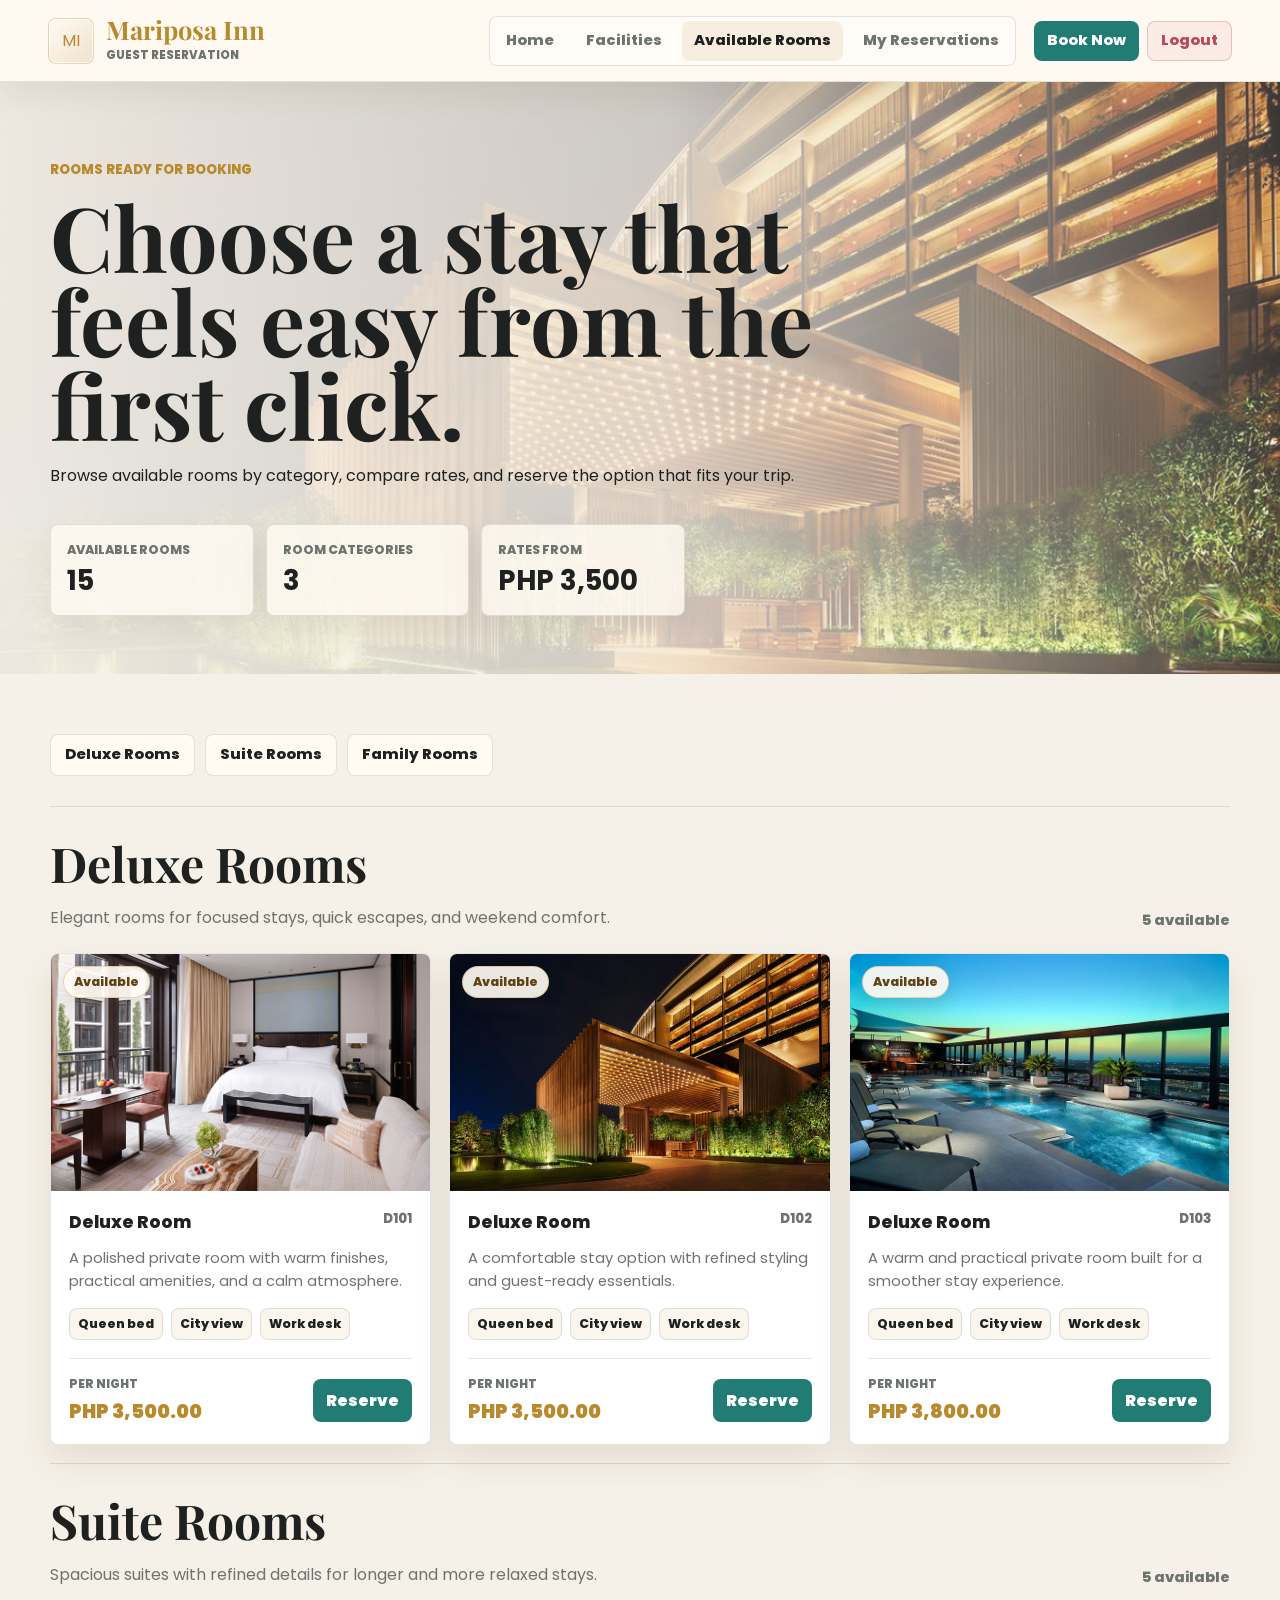
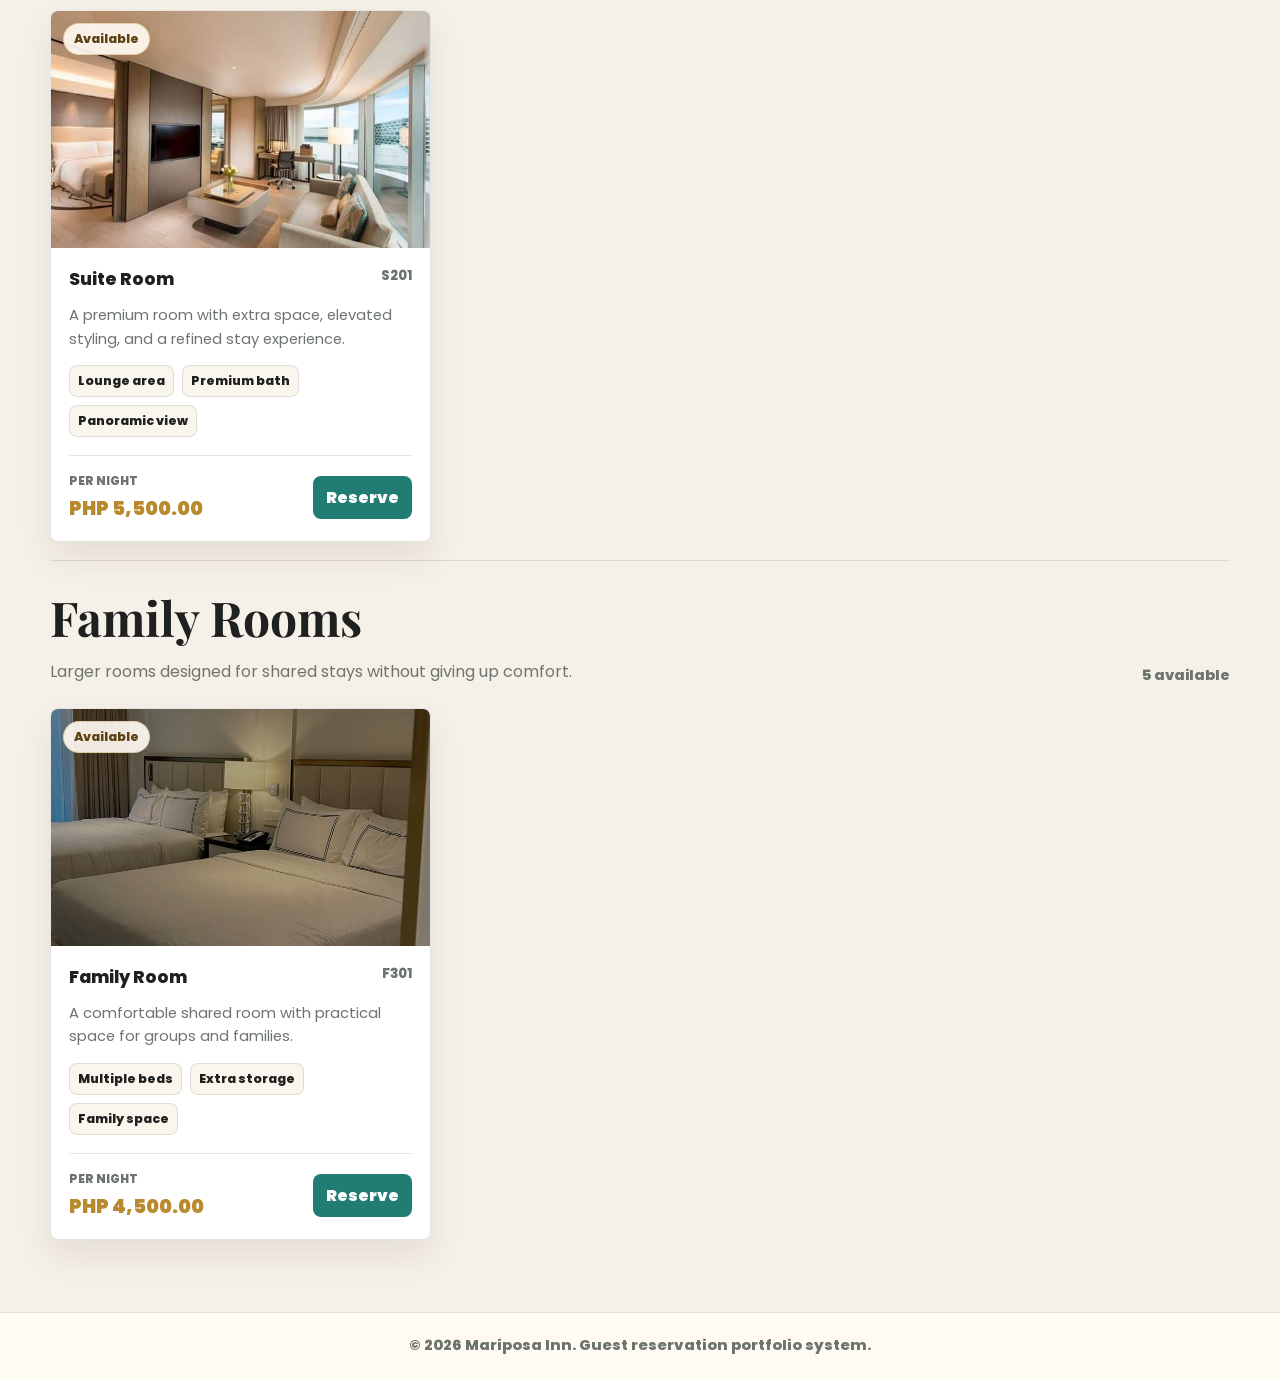
==== docs/available_rooms.html @ a6f941be "Match GitHub Pages output to app UI" ====
<!DOCTYPE html>
<html lang="en">
<head>
  <meta charset="UTF-8">
  <meta name="viewport" content="width=device-width, initial-scale=1.0">
  <title>Available Rooms | Mariposa Inn</title>
  <link rel="preconnect" href="https://fonts.googleapis.com">
  <link rel="preconnect" href="https://fonts.gstatic.com" crossorigin>
  <link href="https://fonts.googleapis.com/css2?family=Playfair+Display:wght@600;700&family=Poppins:wght@400;500;600;700;800&display=swap" rel="stylesheet">
  <link rel="stylesheet" href="assets/site.css">
</head>
<body>
  <header class="site-nav">
    <a href="index.html" class="nav-brand"><span class="brand-mark">MI</span><span><span class="logo">Mariposa Inn</span><span class="brand-subtitle">Guest Reservation</span></span></a>
    <nav>
      <ul>
        <li><a href="index.html" class="nav-link">Home</a></li>
        <li><a href="facilities.html" class="nav-link">Facilities</a></li>
        <li><a href="available_rooms.html" class="nav-link active">Available Rooms</a></li>
        <li><a href="my_reservations.html" class="nav-link">My Reservations</a></li>
      </ul>
      <div class="nav-actions"><a href="available_rooms.html" class="booking-link">Book Now</a><a href="#" class="logout-link">Logout</a></div>
    </nav>
  </header>

  <section class="page-hero">
    <div class="page-hero-inner">
      <div class="eyebrow">Rooms Ready For Booking</div>
      <h1>Choose a stay that feels easy from the first click.</h1>
      <p>Browse available rooms by category, compare rates, and reserve the option that fits your trip.</p>
      <div class="hero-stats">
        <div class="stat-tile"><span>Available Rooms</span><strong>15</strong></div>
        <div class="stat-tile"><span>Room Categories</span><strong>3</strong></div>
        <div class="stat-tile"><span>Rates From</span><strong>PHP 3,500</strong></div>
      </div>
    </div>
  </section>

  <main class="catalog">
    <div class="category-nav">
      <a href="#deluxe" class="category-chip">Deluxe Rooms</a>
      <a href="#suite" class="category-chip">Suite Rooms</a>
      <a href="#family" class="category-chip">Family Rooms</a>
    </div>

    <section class="room-section" id="deluxe">
      <div class="section-heading"><div><h2>Deluxe Rooms</h2><p>Elegant rooms for focused stays, quick escapes, and weekend comfort.</p></div><span class="room-count">5 available</span></div>
      <div class="rooms-grid">
        <article class="room-card"><div class="room-media"><img src="assets/deluxe.jpg" alt="Deluxe room"><span class="badge-available">Available</span></div><div class="room-body"><div class="room-title-row"><h3>Deluxe Room</h3><span class="room-number">D101</span></div><p class="room-copy">A polished private room with warm finishes, practical amenities, and a calm atmosphere.</p><ul class="amenity-list"><li>Queen bed</li><li>City view</li><li>Work desk</li></ul><div class="room-footer"><div><span class="price-label">Per night</span><strong class="price">PHP 3,500.00</strong></div><a href="reserve.html" class="reserve-btn">Reserve</a></div></div></article>
        <article class="room-card"><div class="room-media"><img src="assets/labas.jpg" alt="Deluxe room"><span class="badge-available">Available</span></div><div class="room-body"><div class="room-title-row"><h3>Deluxe Room</h3><span class="room-number">D102</span></div><p class="room-copy">A comfortable stay option with refined styling and guest-ready essentials.</p><ul class="amenity-list"><li>Queen bed</li><li>City view</li><li>Work desk</li></ul><div class="room-footer"><div><span class="price-label">Per night</span><strong class="price">PHP 3,500.00</strong></div><a href="reserve.html" class="reserve-btn">Reserve</a></div></div></article>
        <article class="room-card"><div class="room-media"><img src="assets/home.jpg" alt="Deluxe room"><span class="badge-available">Available</span></div><div class="room-body"><div class="room-title-row"><h3>Deluxe Room</h3><span class="room-number">D103</span></div><p class="room-copy">A warm and practical private room built for a smoother stay experience.</p><ul class="amenity-list"><li>Queen bed</li><li>City view</li><li>Work desk</li></ul><div class="room-footer"><div><span class="price-label">Per night</span><strong class="price">PHP 3,800.00</strong></div><a href="reserve.html" class="reserve-btn">Reserve</a></div></div></article>
      </div>
    </section>

    <section class="room-section" id="suite">
      <div class="section-heading"><div><h2>Suite Rooms</h2><p>Spacious suites with refined details for longer and more relaxed stays.</p></div><span class="room-count">5 available</span></div>
      <div class="rooms-grid">
        <article class="room-card"><div class="room-media"><img src="assets/suite.jpg" alt="Suite room"><span class="badge-available">Available</span></div><div class="room-body"><div class="room-title-row"><h3>Suite Room</h3><span class="room-number">S201</span></div><p class="room-copy">A premium room with extra space, elevated styling, and a refined stay experience.</p><ul class="amenity-list"><li>Lounge area</li><li>Premium bath</li><li>Panoramic view</li></ul><div class="room-footer"><div><span class="price-label">Per night</span><strong class="price">PHP 5,500.00</strong></div><a href="reserve.html" class="reserve-btn">Reserve</a></div></div></article>
      </div>
    </section>

    <section class="room-section" id="family">
      <div class="section-heading"><div><h2>Family Rooms</h2><p>Larger rooms designed for shared stays without giving up comfort.</p></div><span class="room-count">5 available</span></div>
      <div class="rooms-grid">
        <article class="room-card"><div class="room-media"><img src="assets/family.jpg" alt="Family room"><span class="badge-available">Available</span></div><div class="room-body"><div class="room-title-row"><h3>Family Room</h3><span class="room-number">F301</span></div><p class="room-copy">A comfortable shared room with practical space for groups and families.</p><ul class="amenity-list"><li>Multiple beds</li><li>Extra storage</li><li>Family space</li></ul><div class="room-footer"><div><span class="price-label">Per night</span><strong class="price">PHP 4,500.00</strong></div><a href="reserve.html" class="reserve-btn">Reserve</a></div></div></article>
      </div>
    </section>
  </main>
  <footer class="footer">© 2026 Mariposa Inn. Guest reservation portfolio system.</footer>
</body>
</html>
---- docs/assets/site.css ----
:root {
  --page: #f6f1e8;
  --surface: #fffaf2;
  --surface-strong: #ffffff;
  --text: #1e211f;
  --muted: #6d746f;
  --line: rgba(39, 43, 38, 0.12);
  --gold: #b8892d;
  --teal: #217c73;
  --rose: #b94a5a;
  --ink: #1e211f;
}

* {
  box-sizing: border-box;
}

html {
  scroll-behavior: smooth;
}

body {
  margin: 0;
  background: var(--page);
  color: var(--text);
  font-family: "Poppins", Arial, sans-serif;
}

img {
  display: block;
  max-width: 100%;
}

.site-nav {
  position: sticky;
  top: 0;
  z-index: 1000;
  display: flex;
  align-items: center;
  justify-content: space-between;
  gap: 24px;
  min-height: 82px;
  padding: 12px clamp(18px, 4vw, 48px);
  border-bottom: 1px solid var(--line);
  background: rgba(255, 250, 242, 0.94);
  box-shadow: 0 12px 30px rgba(68, 52, 27, 0.08);
  backdrop-filter: blur(18px);
}

.nav-brand {
  display: inline-flex;
  align-items: center;
  gap: 12px;
  color: var(--text);
  text-decoration: none;
}

.brand-mark {
  width: 46px;
  height: 46px;
  display: grid;
  place-items: center;
  border: 1px solid rgba(184, 137, 45, 0.26);
  border-radius: 8px;
  color: var(--gold);
  background: linear-gradient(135deg, #fffaf2, #efe3ce);
  box-shadow: inset 0 0 0 1px rgba(255, 255, 255, 0.7);
}

.logo {
  display: block;
  color: var(--gold);
  font-family: "Playfair Display", serif;
  font-size: clamp(1.28rem, 2vw, 1.65rem);
  font-weight: 700;
  line-height: 1;
  letter-spacing: 0;
  white-space: nowrap;
}

.brand-subtitle {
  display: block;
  margin-top: 4px;
  color: var(--muted);
  font-size: 0.72rem;
  font-weight: 800;
  letter-spacing: 0;
  text-transform: uppercase;
}

.site-nav nav,
.site-nav ul,
.nav-actions {
  display: flex;
  align-items: center;
  gap: 8px;
  margin: 0;
  padding: 0;
  list-style: none;
}

.site-nav nav {
  gap: 18px;
}

.site-nav ul {
  padding: 4px;
  border: 1px solid var(--line);
  border-radius: 8px;
  background: rgba(255, 255, 255, 0.5);
}

.nav-link,
.booking-link,
.logout-link,
.primary-btn,
.secondary-btn {
  display: inline-flex;
  align-items: center;
  justify-content: center;
  min-height: 40px;
  border-radius: 8px;
  font-size: 0.92rem;
  font-weight: 800;
  text-decoration: none;
  transition: 0.2s ease;
}

.nav-link {
  padding: 8px 12px;
  color: var(--muted);
}

.nav-link:hover,
.nav-link.active {
  color: var(--ink);
  background: rgba(184, 137, 45, 0.12);
}

.booking-link,
.primary-btn {
  gap: 8px;
  border: 0;
  color: #fff;
  background: var(--teal);
}

.booking-link {
  padding: 8px 13px;
  white-space: nowrap;
}

.primary-btn,
.secondary-btn {
  min-height: 46px;
  padding: 11px 16px;
}

.booking-link:hover,
.primary-btn:hover {
  color: #fff;
  filter: brightness(1.06);
  transform: translateY(-1px);
}

.logout-link {
  gap: 8px;
  min-height: 40px;
  padding: 8px 13px;
  border: 1px solid rgba(185, 74, 90, 0.28);
  color: var(--rose);
  background: rgba(185, 74, 90, 0.08);
}

.logout-link:hover {
  color: #fff;
  background: var(--rose);
}

.secondary-btn {
  gap: 8px;
  border: 1px solid var(--line);
  color: var(--ink);
  background: rgba(255, 250, 242, 0.82);
}

.secondary-btn:hover {
  color: var(--ink);
  border-color: rgba(184, 137, 45, 0.42);
  background: var(--surface);
}

.hero {
  position: relative;
  min-height: calc(100vh - 82px);
  display: flex;
  align-items: center;
  overflow: hidden;
  background: #efe7d8;
}

.hero-video {
  position: absolute;
  inset: 0;
  width: 100%;
  height: 100%;
  object-fit: cover;
  z-index: 0;
}

.hero::after {
  content: "";
  position: absolute;
  inset: 0;
  z-index: 1;
  background: linear-gradient(90deg, rgba(246, 241, 232, 0.96) 0%, rgba(246, 241, 232, 0.84) 48%, rgba(246, 241, 232, 0.28) 100%);
}

.hero-inner,
.content-wrap,
.page-shell,
.catalog,
.facilities-wrap {
  width: min(1180px, calc(100% - 36px));
  margin: 0 auto;
}

.hero-inner {
  position: relative;
  z-index: 2;
  padding: 64px 0;
}

.eyebrow {
  display: inline-flex;
  align-items: center;
  gap: 8px;
  margin-bottom: 14px;
  color: var(--gold);
  font-size: 0.82rem;
  font-weight: 800;
  text-transform: uppercase;
}

h1,
h2 {
  font-family: "Playfair Display", serif;
  letter-spacing: 0;
}

h1 {
  max-width: 780px;
  margin: 0;
  font-size: clamp(2.8rem, 7vw, 6rem);
  line-height: 0.94;
}

.hero p {
  max-width: 620px;
  margin: 22px 0 0;
  color: var(--muted);
  font-size: 1.02rem;
  line-height: 1.8;
}

.hero-actions {
  display: flex;
  flex-wrap: wrap;
  gap: 12px;
  margin-top: 28px;
}

.hero-stats {
  display: grid;
  grid-template-columns: repeat(4, minmax(140px, 1fr));
  gap: 12px;
  width: min(850px, 100%);
  margin-top: 36px;
}

.stat-tile {
  min-height: 92px;
  padding: 16px;
  border: 1px solid var(--line);
  border-radius: 8px;
  background: rgba(255, 250, 242, 0.82);
  box-shadow: 0 14px 30px rgba(68, 52, 27, 0.08);
}

.stat-tile span {
  display: block;
  color: var(--muted);
  font-size: 0.78rem;
  font-weight: 800;
  text-transform: uppercase;
}

.stat-tile strong {
  display: block;
  margin-top: 8px;
  font-size: 1.72rem;
  line-height: 1;
}

.content-wrap,
.page-shell,
.catalog,
.facilities-wrap {
  padding: 60px 0 72px;
}

.section-heading {
  display: flex;
  align-items: flex-end;
  justify-content: space-between;
  gap: 22px;
  margin-bottom: 22px;
}

.section-heading h2 {
  margin: 0;
  font-size: clamp(1.9rem, 4vw, 3rem);
}

.section-heading p {
  max-width: 620px;
  margin: 9px 0 0;
  color: var(--muted);
  line-height: 1.7;
}

.feature-grid,
.steps-grid,
.rooms-grid,
.facility-grid,
.reservations-grid {
  display: grid;
  gap: 18px;
}

.feature-grid,
.steps-grid,
.rooms-grid,
.facility-grid {
  grid-template-columns: repeat(3, minmax(0, 1fr));
}

.reservations-grid {
  grid-template-columns: repeat(2, minmax(0, 1fr));
}

.card,
.room-card,
.facility-card,
.reservation-card,
.booking-panel,
.room-preview,
.summary-card,
.hero-copy,
.step-card,
.feature-card {
  border: 1px solid var(--line);
  border-radius: 8px;
  background: var(--surface-strong);
  box-shadow: 0 16px 34px rgba(68, 52, 27, 0.1);
  overflow: hidden;
}

.feature-card {
  display: grid;
  grid-template-columns: 52px minmax(0, 1fr);
  gap: 14px;
  align-items: start;
  padding: 18px;
}

.feature-icon {
  width: 52px;
  height: 52px;
  display: grid;
  place-items: center;
  border-radius: 8px;
  color: var(--teal);
  background: rgba(33, 124, 115, 0.1);
  font-size: 1.4rem;
}

.feature-card h3,
.step-card h3,
.room-card h3,
.facility-card h3 {
  margin: 0;
  font-size: 1.08rem;
  font-weight: 800;
}

.feature-card p,
.step-card p {
  margin: 8px 0 0;
  color: var(--muted);
  line-height: 1.65;
}

.experience-grid {
  display: grid;
  grid-template-columns: 1.1fr 0.9fr;
  gap: 18px;
  margin-bottom: 44px;
}

.feature-photo {
  min-height: 430px;
  border: 1px solid var(--line);
  border-radius: 8px;
  background: url("home.jpg") center/cover;
  box-shadow: 0 18px 40px rgba(68, 52, 27, 0.12);
}

.feature-list {
  display: grid;
  gap: 14px;
}

.step-card {
  padding: 20px;
}

.step-number {
  display: inline-flex;
  align-items: center;
  justify-content: center;
  width: 38px;
  height: 38px;
  margin-bottom: 18px;
  border-radius: 8px;
  color: #fff;
  background: var(--gold);
  font-weight: 900;
}

.page-hero {
  min-height: 430px;
  display: flex;
  align-items: flex-end;
  background:
    linear-gradient(90deg, rgba(246, 241, 232, 0.96) 0%, rgba(246, 241, 232, 0.82) 52%, rgba(246, 241, 232, 0.22) 100%),
    url("labas.jpg") center/cover;
}

.page-hero.home-bg {
  background:
    linear-gradient(90deg, rgba(246, 241, 232, 0.96) 0%, rgba(246, 241, 232, 0.82) 52%, rgba(246, 241, 232, 0.22) 100%),
    url("home.jpg") center/cover;
}

.page-hero-inner {
  width: min(1180px, calc(100% - 36px));
  margin: 0 auto;
  padding: 74px 0 58px;
}

.category-nav {
  display: flex;
  flex-wrap: wrap;
  gap: 10px;
  margin-bottom: 30px;
}

.category-chip,
.tag {
  display: inline-flex;
  align-items: center;
  gap: 8px;
  min-height: 42px;
  padding: 9px 14px;
  border: 1px solid var(--line);
  border-radius: 8px;
  color: var(--text);
  background: var(--surface);
  font-size: 0.92rem;
  font-weight: 800;
  text-decoration: none;
}

.room-section {
  padding-top: 24px;
  margin-top: 18px;
  border-top: 1px solid var(--line);
}

.room-count,
.facility-count {
  flex: 0 0 auto;
  color: var(--muted);
  font-size: 0.9rem;
  font-weight: 800;
}

.room-card,
.facility-card {
  display: flex;
  flex-direction: column;
  min-height: 100%;
}

.room-media,
.facility-media {
  position: relative;
  aspect-ratio: 16 / 10;
  overflow: hidden;
  background: #e2d7c8;
}

.room-media img,
.facility-media img {
  width: 100%;
  height: 100%;
  object-fit: cover;
}

.badge-available,
.room-badge {
  position: absolute;
  top: 12px;
  left: 12px;
  display: inline-flex;
  align-items: center;
  gap: 6px;
  min-height: 30px;
  padding: 6px 10px;
  border: 1px solid rgba(184, 137, 45, 0.32);
  border-radius: 999px;
  color: #5f4214;
  background: rgba(255, 250, 242, 0.92);
  font-size: 0.78rem;
  font-weight: 800;
  box-shadow: 0 8px 18px rgba(68, 52, 27, 0.12);
}

.room-body,
.facility-body {
  display: flex;
  flex: 1;
  flex-direction: column;
  padding: 18px;
}

.room-title-row {
  display: flex;
  align-items: flex-start;
  justify-content: space-between;
  gap: 14px;
}

.room-number {
  color: var(--muted);
  font-size: 0.82rem;
  font-weight: 800;
  white-space: nowrap;
}

.room-copy,
.facility-body p {
  margin: 12px 0 14px;
  color: var(--muted);
  font-size: 0.92rem;
  line-height: 1.6;
}

.amenity-list,
.highlight-list {
  display: flex;
  flex-wrap: wrap;
  gap: 8px;
  padding: 0;
  margin: 0 0 18px;
  list-style: none;
}

.amenity-list li,
.highlight-list li {
  padding: 6px 8px;
  border: 1px solid var(--line);
  border-radius: 8px;
  color: var(--text);
  background: rgba(184, 137, 45, 0.08);
  font-size: 0.78rem;
  font-weight: 800;
}

.room-footer {
  display: flex;
  align-items: center;
  justify-content: space-between;
  gap: 12px;
  margin-top: auto;
  padding-top: 16px;
  border-top: 1px solid var(--line);
}

.price-label {
  display: block;
  color: var(--muted);
  font-size: 0.76rem;
  font-weight: 800;
  text-transform: uppercase;
}

.price {
  display: block;
  margin-top: 4px;
  color: var(--gold);
  font-size: 1.2rem;
  font-weight: 900;
  white-space: nowrap;
}

.reserve-btn,
.view-btn,
.submit-btn {
  display: inline-flex;
  align-items: center;
  justify-content: center;
  min-height: 40px;
  border: 0;
  border-radius: 8px;
  padding: 9px 13px;
  color: #fff;
  background: var(--teal);
  font-weight: 900;
  text-decoration: none;
}

.facility-icon {
  position: absolute;
  left: 14px;
  bottom: 14px;
  width: 46px;
  height: 46px;
  display: grid;
  place-items: center;
  border: 1px solid rgba(184, 137, 45, 0.32);
  border-radius: 8px;
  color: var(--gold);
  background: rgba(255, 250, 242, 0.84);
}

.hero-panel,
.booking-layout {
  display: grid;
  gap: 22px;
  align-items: stretch;
}

.hero-panel {
  grid-template-columns: minmax(0, 1.35fr) minmax(280px, 0.65fr);
  margin-bottom: 24px;
}

.booking-layout {
  grid-template-columns: minmax(0, 1.05fr) minmax(320px, 0.95fr);
}

.hero-copy,
.summary-card,
.booking-panel {
  padding: clamp(22px, 4vw, 36px);
}

.summary-row {
  display: flex;
  align-items: center;
  justify-content: space-between;
  gap: 14px;
  padding: 13px 0;
  border-bottom: 1px solid var(--line);
  color: var(--muted);
  font-weight: 800;
}

.summary-row:last-child {
  border-bottom: 0;
}

.summary-row strong {
  color: var(--text);
}

.toolbar {
  display: flex;
  align-items: center;
  justify-content: space-between;
  gap: 18px;
  margin: 28px 0 18px;
}

.reservation-card {
  display: grid;
  grid-template-columns: 190px minmax(0, 1fr);
  min-height: 230px;
}

.reservation-image {
  position: relative;
  min-height: 100%;
}

.reservation-image img {
  width: 100%;
  height: 100%;
  object-fit: cover;
}

.status-pill {
  position: absolute;
  left: 12px;
  top: 12px;
  padding: 6px 10px;
  border-radius: 999px;
  color: #063a34;
  background: #98ded5;
  font-size: 0.76rem;
  font-weight: 900;
}

.reservation-body {
  display: flex;
  flex-direction: column;
  padding: 18px;
}

.transaction,
.penalty {
  color: var(--muted);
  font-size: 0.86rem;
  font-weight: 800;
}

.reservation-meta,
.detail-grid {
  display: grid;
  grid-template-columns: repeat(2, minmax(0, 1fr));
  gap: 10px;
  margin: 16px 0;
}

.detail-grid.three {
  grid-template-columns: repeat(3, minmax(0, 1fr));
}

.meta-box,
.detail-box {
  padding: 10px;
  border: 1px solid var(--line);
  border-radius: 8px;
  background: #fbf6ed;
}

.meta-box span,
.detail-box span {
  display: block;
  color: var(--muted);
  font-size: 0.74rem;
  font-weight: 900;
  text-transform: uppercase;
}

.meta-box strong,
.detail-box strong {
  display: block;
  margin-top: 4px;
}

.empty-state {
  display: grid;
  place-items: center;
  min-height: 300px;
  border: 1px dashed var(--line);
  border-radius: 8px;
  background: rgba(255, 250, 242, 0.78);
  text-align: center;
  padding: 34px;
}

.room-preview {
  background: var(--surface-strong);
}

.room-image {
  position: relative;
  min-height: 390px;
}

.room-image img {
  width: 100%;
  height: 100%;
  object-fit: cover;
}

.room-info {
  padding: 22px;
}

.form-label {
  color: var(--ink);
  font-weight: 900;
}

.form-control {
  width: 100%;
  min-height: 48px;
  border: 1px solid var(--line);
  border-radius: 8px;
  background: #fffdf8;
  color: var(--text);
  font: inherit;
  font-weight: 800;
}

.form-text,
.policy-note {
  color: var(--muted);
  font-size: 0.88rem;
  font-weight: 700;
}

.policy-note {
  margin-top: 18px;
  padding: 14px;
  border: 1px solid var(--line);
  border-radius: 8px;
  background: rgba(184, 137, 45, 0.08);
  line-height: 1.6;
}

.footer {
  border-top: 1px solid var(--line);
  background: var(--surface);
  color: var(--muted);
  padding: 22px 18px;
  text-align: center;
  font-size: 0.92rem;
  font-weight: 800;
}

@media (max-width: 1040px) {
  .feature-grid,
  .steps-grid,
  .rooms-grid,
  .facility-grid,
  .reservations-grid,
  .hero-stats {
    grid-template-columns: repeat(2, minmax(0, 1fr));
  }

  .experience-grid,
  .hero-panel,
  .booking-layout {
    grid-template-columns: 1fr;
  }
}

@media (max-width: 760px) {
  .site-nav,
  .site-nav nav,
  .site-nav ul,
  .nav-actions,
  .section-heading,
  .toolbar,
  .room-footer {
    align-items: stretch;
    flex-direction: column;
  }

  .site-nav nav,
  .site-nav ul,
  .nav-actions,
  .nav-link,
  .booking-link,
  .logout-link,
  .primary-btn,
  .secondary-btn {
    width: 100%;
  }

  .hero {
    min-height: auto;
  }

  .feature-grid,
  .steps-grid,
  .rooms-grid,
  .facility-grid,
  .reservations-grid,
  .hero-stats,
  .reservation-meta,
  .detail-grid,
  .detail-grid.three {
    grid-template-columns: 1fr;
  }

  .reservation-card {
    grid-template-columns: 1fr;
  }

  .reservation-image,
  .room-image {
    min-height: 240px;
  }
}
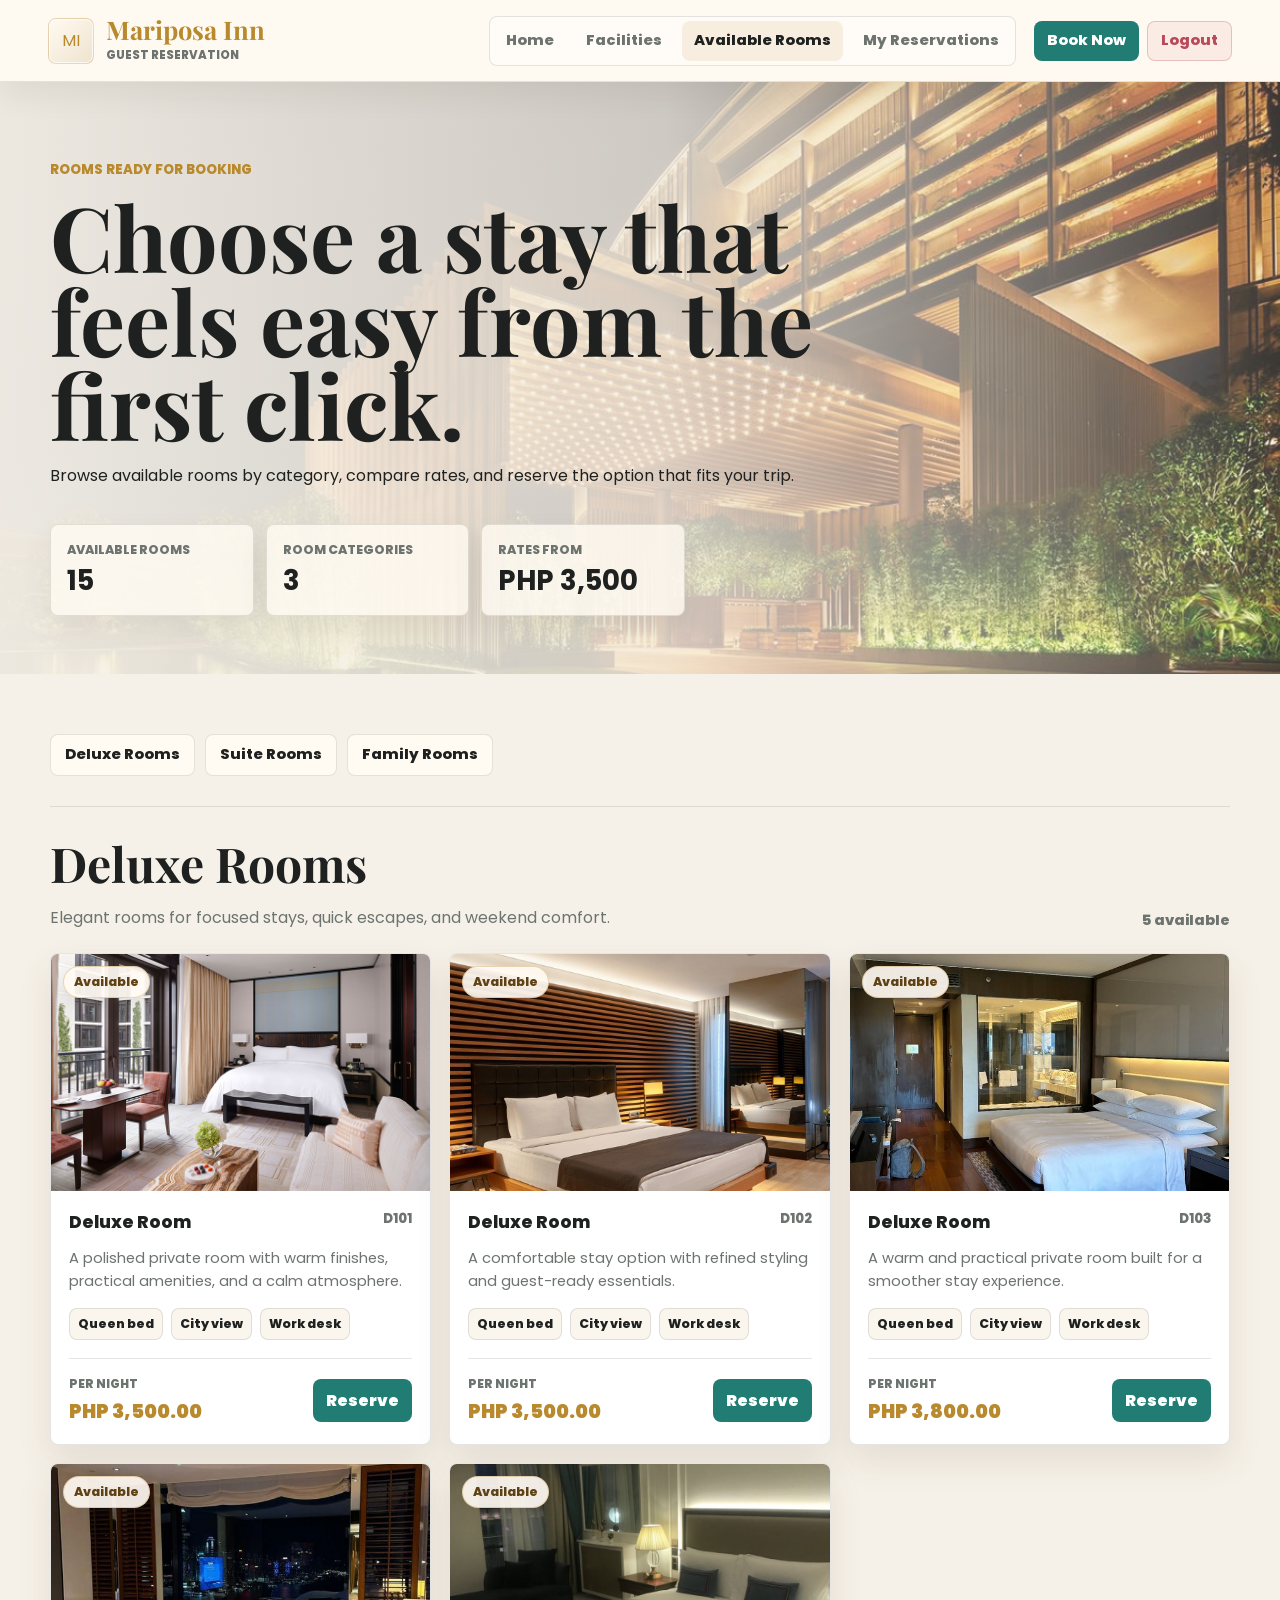
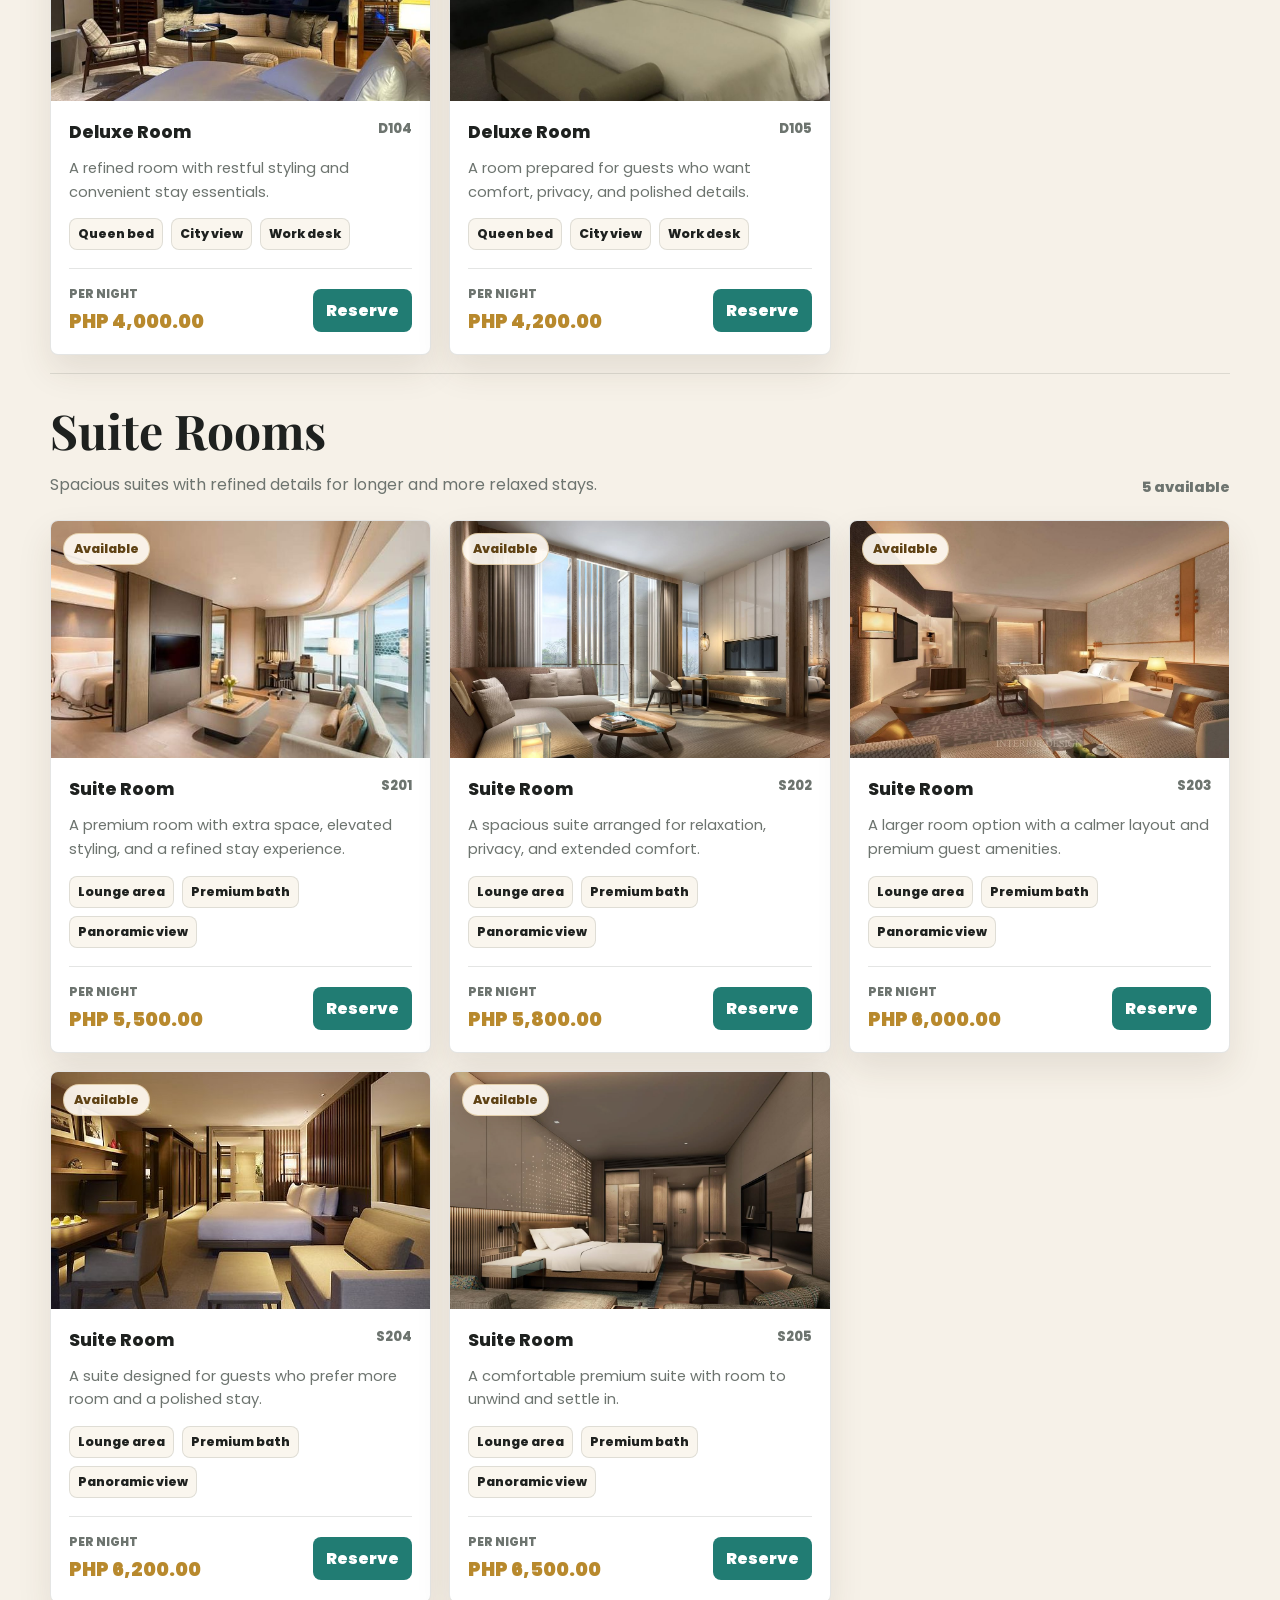
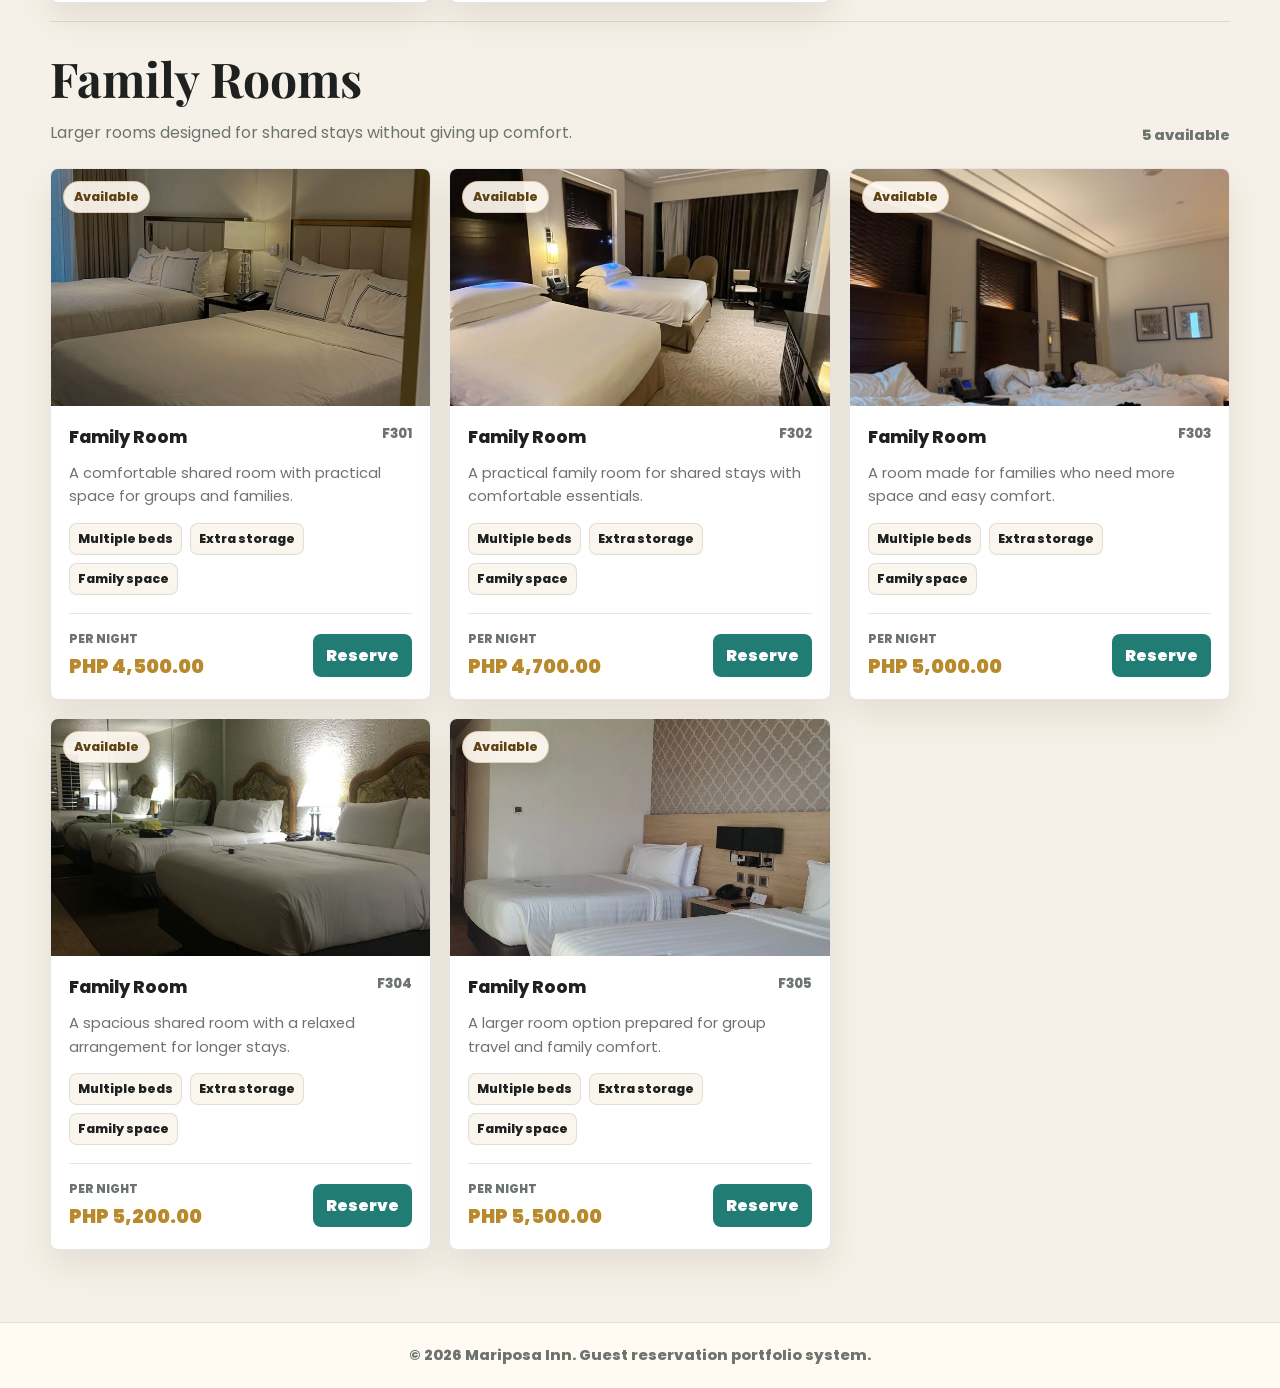
==== commit 76958ff7: "Show all rooms on static rooms page" ====
--- a/docs/available_rooms.html
+++ b/docs/available_rooms.html
@@ -46,23 +46,33 @@
     <section class="room-section" id="deluxe">
       <div class="section-heading"><div><h2>Deluxe Rooms</h2><p>Elegant rooms for focused stays, quick escapes, and weekend comfort.</p></div><span class="room-count">5 available</span></div>
       <div class="rooms-grid">
-        <article class="room-card"><div class="room-media"><img src="assets/deluxe.jpg" alt="Deluxe room"><span class="badge-available">Available</span></div><div class="room-body"><div class="room-title-row"><h3>Deluxe Room</h3><span class="room-number">D101</span></div><p class="room-copy">A polished private room with warm finishes, practical amenities, and a calm atmosphere.</p><ul class="amenity-list"><li>Queen bed</li><li>City view</li><li>Work desk</li></ul><div class="room-footer"><div><span class="price-label">Per night</span><strong class="price">PHP 3,500.00</strong></div><a href="reserve.html" class="reserve-btn">Reserve</a></div></div></article>
-        <article class="room-card"><div class="room-media"><img src="assets/labas.jpg" alt="Deluxe room"><span class="badge-available">Available</span></div><div class="room-body"><div class="room-title-row"><h3>Deluxe Room</h3><span class="room-number">D102</span></div><p class="room-copy">A comfortable stay option with refined styling and guest-ready essentials.</p><ul class="amenity-list"><li>Queen bed</li><li>City view</li><li>Work desk</li></ul><div class="room-footer"><div><span class="price-label">Per night</span><strong class="price">PHP 3,500.00</strong></div><a href="reserve.html" class="reserve-btn">Reserve</a></div></div></article>
-        <article class="room-card"><div class="room-media"><img src="assets/home.jpg" alt="Deluxe room"><span class="badge-available">Available</span></div><div class="room-body"><div class="room-title-row"><h3>Deluxe Room</h3><span class="room-number">D103</span></div><p class="room-copy">A warm and practical private room built for a smoother stay experience.</p><ul class="amenity-list"><li>Queen bed</li><li>City view</li><li>Work desk</li></ul><div class="room-footer"><div><span class="price-label">Per night</span><strong class="price">PHP 3,800.00</strong></div><a href="reserve.html" class="reserve-btn">Reserve</a></div></div></article>
+        <article class="room-card"><div class="room-media"><img src="assets/deluxe.jpg" alt="Deluxe room D101"><span class="badge-available">Available</span></div><div class="room-body"><div class="room-title-row"><h3>Deluxe Room</h3><span class="room-number">D101</span></div><p class="room-copy">A polished private room with warm finishes, practical amenities, and a calm atmosphere.</p><ul class="amenity-list"><li>Queen bed</li><li>City view</li><li>Work desk</li></ul><div class="room-footer"><div><span class="price-label">Per night</span><strong class="price">PHP 3,500.00</strong></div><a href="reserve.html" class="reserve-btn">Reserve</a></div></div></article>
+        <article class="room-card"><div class="room-media"><img src="assets/deluxe2.jpg" alt="Deluxe room D102"><span class="badge-available">Available</span></div><div class="room-body"><div class="room-title-row"><h3>Deluxe Room</h3><span class="room-number">D102</span></div><p class="room-copy">A comfortable stay option with refined styling and guest-ready essentials.</p><ul class="amenity-list"><li>Queen bed</li><li>City view</li><li>Work desk</li></ul><div class="room-footer"><div><span class="price-label">Per night</span><strong class="price">PHP 3,500.00</strong></div><a href="reserve.html" class="reserve-btn">Reserve</a></div></div></article>
+        <article class="room-card"><div class="room-media"><img src="assets/deluxe3.jpg" alt="Deluxe room D103"><span class="badge-available">Available</span></div><div class="room-body"><div class="room-title-row"><h3>Deluxe Room</h3><span class="room-number">D103</span></div><p class="room-copy">A warm and practical private room built for a smoother stay experience.</p><ul class="amenity-list"><li>Queen bed</li><li>City view</li><li>Work desk</li></ul><div class="room-footer"><div><span class="price-label">Per night</span><strong class="price">PHP 3,800.00</strong></div><a href="reserve.html" class="reserve-btn">Reserve</a></div></div></article>
+        <article class="room-card"><div class="room-media"><img src="assets/deluxe4.jpg" alt="Deluxe room D104"><span class="badge-available">Available</span></div><div class="room-body"><div class="room-title-row"><h3>Deluxe Room</h3><span class="room-number">D104</span></div><p class="room-copy">A refined room with restful styling and convenient stay essentials.</p><ul class="amenity-list"><li>Queen bed</li><li>City view</li><li>Work desk</li></ul><div class="room-footer"><div><span class="price-label">Per night</span><strong class="price">PHP 4,000.00</strong></div><a href="reserve.html" class="reserve-btn">Reserve</a></div></div></article>
+        <article class="room-card"><div class="room-media"><img src="assets/deluxe5.jpg" alt="Deluxe room D105"><span class="badge-available">Available</span></div><div class="room-body"><div class="room-title-row"><h3>Deluxe Room</h3><span class="room-number">D105</span></div><p class="room-copy">A room prepared for guests who want comfort, privacy, and polished details.</p><ul class="amenity-list"><li>Queen bed</li><li>City view</li><li>Work desk</li></ul><div class="room-footer"><div><span class="price-label">Per night</span><strong class="price">PHP 4,200.00</strong></div><a href="reserve.html" class="reserve-btn">Reserve</a></div></div></article>
       </div>
     </section>
 
     <section class="room-section" id="suite">
       <div class="section-heading"><div><h2>Suite Rooms</h2><p>Spacious suites with refined details for longer and more relaxed stays.</p></div><span class="room-count">5 available</span></div>
       <div class="rooms-grid">
-        <article class="room-card"><div class="room-media"><img src="assets/suite.jpg" alt="Suite room"><span class="badge-available">Available</span></div><div class="room-body"><div class="room-title-row"><h3>Suite Room</h3><span class="room-number">S201</span></div><p class="room-copy">A premium room with extra space, elevated styling, and a refined stay experience.</p><ul class="amenity-list"><li>Lounge area</li><li>Premium bath</li><li>Panoramic view</li></ul><div class="room-footer"><div><span class="price-label">Per night</span><strong class="price">PHP 5,500.00</strong></div><a href="reserve.html" class="reserve-btn">Reserve</a></div></div></article>
+        <article class="room-card"><div class="room-media"><img src="assets/suite.jpg" alt="Suite room S201"><span class="badge-available">Available</span></div><div class="room-body"><div class="room-title-row"><h3>Suite Room</h3><span class="room-number">S201</span></div><p class="room-copy">A premium room with extra space, elevated styling, and a refined stay experience.</p><ul class="amenity-list"><li>Lounge area</li><li>Premium bath</li><li>Panoramic view</li></ul><div class="room-footer"><div><span class="price-label">Per night</span><strong class="price">PHP 5,500.00</strong></div><a href="reserve.html" class="reserve-btn">Reserve</a></div></div></article>
+        <article class="room-card"><div class="room-media"><img src="assets/s2.jpg" alt="Suite room S202"><span class="badge-available">Available</span></div><div class="room-body"><div class="room-title-row"><h3>Suite Room</h3><span class="room-number">S202</span></div><p class="room-copy">A spacious suite arranged for relaxation, privacy, and extended comfort.</p><ul class="amenity-list"><li>Lounge area</li><li>Premium bath</li><li>Panoramic view</li></ul><div class="room-footer"><div><span class="price-label">Per night</span><strong class="price">PHP 5,800.00</strong></div><a href="reserve.html" class="reserve-btn">Reserve</a></div></div></article>
+        <article class="room-card"><div class="room-media"><img src="assets/s3.jpg" alt="Suite room S203"><span class="badge-available">Available</span></div><div class="room-body"><div class="room-title-row"><h3>Suite Room</h3><span class="room-number">S203</span></div><p class="room-copy">A larger room option with a calmer layout and premium guest amenities.</p><ul class="amenity-list"><li>Lounge area</li><li>Premium bath</li><li>Panoramic view</li></ul><div class="room-footer"><div><span class="price-label">Per night</span><strong class="price">PHP 6,000.00</strong></div><a href="reserve.html" class="reserve-btn">Reserve</a></div></div></article>
+        <article class="room-card"><div class="room-media"><img src="assets/s4.jpg" alt="Suite room S204"><span class="badge-available">Available</span></div><div class="room-body"><div class="room-title-row"><h3>Suite Room</h3><span class="room-number">S204</span></div><p class="room-copy">A suite designed for guests who prefer more room and a polished stay.</p><ul class="amenity-list"><li>Lounge area</li><li>Premium bath</li><li>Panoramic view</li></ul><div class="room-footer"><div><span class="price-label">Per night</span><strong class="price">PHP 6,200.00</strong></div><a href="reserve.html" class="reserve-btn">Reserve</a></div></div></article>
+        <article class="room-card"><div class="room-media"><img src="assets/s5.jpg" alt="Suite room S205"><span class="badge-available">Available</span></div><div class="room-body"><div class="room-title-row"><h3>Suite Room</h3><span class="room-number">S205</span></div><p class="room-copy">A comfortable premium suite with room to unwind and settle in.</p><ul class="amenity-list"><li>Lounge area</li><li>Premium bath</li><li>Panoramic view</li></ul><div class="room-footer"><div><span class="price-label">Per night</span><strong class="price">PHP 6,500.00</strong></div><a href="reserve.html" class="reserve-btn">Reserve</a></div></div></article>
       </div>
     </section>
 
     <section class="room-section" id="family">
       <div class="section-heading"><div><h2>Family Rooms</h2><p>Larger rooms designed for shared stays without giving up comfort.</p></div><span class="room-count">5 available</span></div>
       <div class="rooms-grid">
-        <article class="room-card"><div class="room-media"><img src="assets/family.jpg" alt="Family room"><span class="badge-available">Available</span></div><div class="room-body"><div class="room-title-row"><h3>Family Room</h3><span class="room-number">F301</span></div><p class="room-copy">A comfortable shared room with practical space for groups and families.</p><ul class="amenity-list"><li>Multiple beds</li><li>Extra storage</li><li>Family space</li></ul><div class="room-footer"><div><span class="price-label">Per night</span><strong class="price">PHP 4,500.00</strong></div><a href="reserve.html" class="reserve-btn">Reserve</a></div></div></article>
+        <article class="room-card"><div class="room-media"><img src="assets/family.jpg" alt="Family room F301"><span class="badge-available">Available</span></div><div class="room-body"><div class="room-title-row"><h3>Family Room</h3><span class="room-number">F301</span></div><p class="room-copy">A comfortable shared room with practical space for groups and families.</p><ul class="amenity-list"><li>Multiple beds</li><li>Extra storage</li><li>Family space</li></ul><div class="room-footer"><div><span class="price-label">Per night</span><strong class="price">PHP 4,500.00</strong></div><a href="reserve.html" class="reserve-btn">Reserve</a></div></div></article>
+        <article class="room-card"><div class="room-media"><img src="assets/f2.jpg" alt="Family room F302"><span class="badge-available">Available</span></div><div class="room-body"><div class="room-title-row"><h3>Family Room</h3><span class="room-number">F302</span></div><p class="room-copy">A practical family room for shared stays with comfortable essentials.</p><ul class="amenity-list"><li>Multiple beds</li><li>Extra storage</li><li>Family space</li></ul><div class="room-footer"><div><span class="price-label">Per night</span><strong class="price">PHP 4,700.00</strong></div><a href="reserve.html" class="reserve-btn">Reserve</a></div></div></article>
+        <article class="room-card"><div class="room-media"><img src="assets/f3.jpg" alt="Family room F303"><span class="badge-available">Available</span></div><div class="room-body"><div class="room-title-row"><h3>Family Room</h3><span class="room-number">F303</span></div><p class="room-copy">A room made for families who need more space and easy comfort.</p><ul class="amenity-list"><li>Multiple beds</li><li>Extra storage</li><li>Family space</li></ul><div class="room-footer"><div><span class="price-label">Per night</span><strong class="price">PHP 5,000.00</strong></div><a href="reserve.html" class="reserve-btn">Reserve</a></div></div></article>
+        <article class="room-card"><div class="room-media"><img src="assets/f4.jpg" alt="Family room F304"><span class="badge-available">Available</span></div><div class="room-body"><div class="room-title-row"><h3>Family Room</h3><span class="room-number">F304</span></div><p class="room-copy">A spacious shared room with a relaxed arrangement for longer stays.</p><ul class="amenity-list"><li>Multiple beds</li><li>Extra storage</li><li>Family space</li></ul><div class="room-footer"><div><span class="price-label">Per night</span><strong class="price">PHP 5,200.00</strong></div><a href="reserve.html" class="reserve-btn">Reserve</a></div></div></article>
+        <article class="room-card"><div class="room-media"><img src="assets/f5.jpg" alt="Family room F305"><span class="badge-available">Available</span></div><div class="room-body"><div class="room-title-row"><h3>Family Room</h3><span class="room-number">F305</span></div><p class="room-copy">A larger room option prepared for group travel and family comfort.</p><ul class="amenity-list"><li>Multiple beds</li><li>Extra storage</li><li>Family space</li></ul><div class="room-footer"><div><span class="price-label">Per night</span><strong class="price">PHP 5,500.00</strong></div><a href="reserve.html" class="reserve-btn">Reserve</a></div></div></article>
       </div>
     </section>
   </main>
